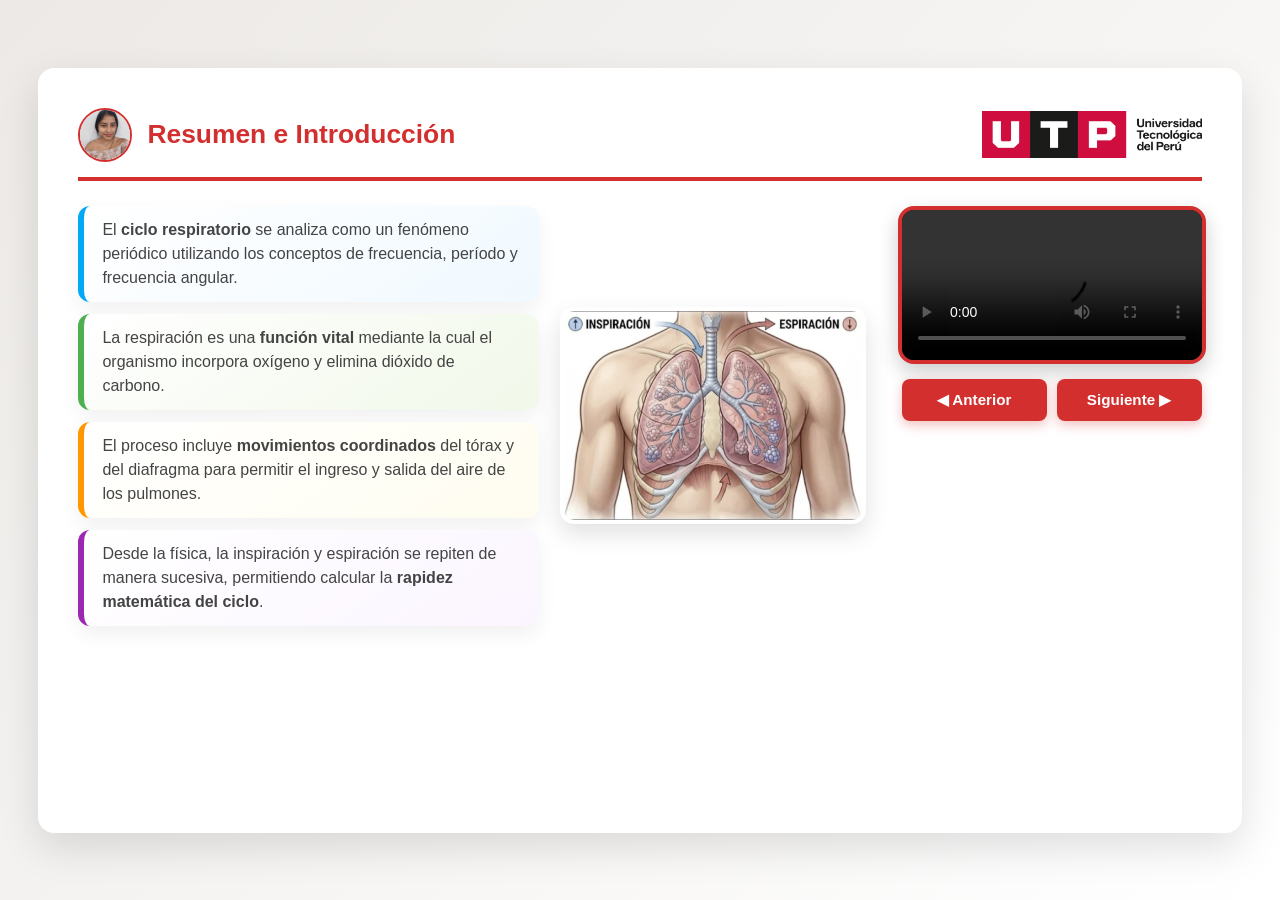
==== 02_alisson.html @ 53f094e0 "Actualizacion video COMPLETO" ====
<!DOCTYPE html>
<html lang="es">
<head>
    <meta charset="UTF-8">
    <meta name="viewport" content="width=device-width, initial-scale=1.0">
    <title>Presentación 2 - Alisson</title>
    <!-- Conexión al archivo principal de estilos y animaciones -->
    <link rel="stylesheet" href="styles.css">
</head>
<body>
    <div class="diapositiva">
        <!-- Encabezado con el Logo de la UTP y el título personalizado con el avatar de Alisson -->
        <div style="display: flex; justify-content: space-between; align-items: center; border-bottom: 4px solid #d32f2f; padding-bottom: 15px; margin-bottom: 25px; flex-wrap: wrap; gap: 15px;">
            <h1 style="margin: 0; border: none; padding: 0; display: flex; align-items: center; gap: 15px; font-size: 1.65em; color: #d32f2f;">
                <img src="img/alisson.jpg" alt="Alisson" class="avatar-titulo">
                Resumen e Introducción
            </h1>
            <!-- Logo de la UTP sin fondo ubicado en la esquina superior derecha -->
            <img src="img/logo-01.png" alt="Logo UTP" style="height: 48px; object-fit: contain;">
        </div>
        
        <!-- Layout Maestro de PC (Contenido izq / Video y botones der) -->
        <div class="layout-pc-maestro">
            
            <!-- Columna Izquierda: Tarjetas de texto y la imagen de los pulmones -->
            <div class="columna-contenido-principal" style="flex-direction: row; gap: 25px; align-items: center;">
                
                <!-- Tarjetas de conceptos -->
                <div style="flex: 1; display: flex; flex-direction: column; gap: 12px;">
                    <div class="tarjeta-texto" style="padding: 12px 18px; font-size: 1em; border-left-color: #03a9f4; background: linear-gradient(145deg, #ffffff, #f0f9ff);">
                        El <strong>ciclo respiratorio</strong> se analiza como un fenómeno periódico utilizando los conceptos de frecuencia, período y frecuencia angular.
                    </div>
                    <div class="tarjeta-texto" style="padding: 12px 18px; font-size: 1em; border-left-color: #4caf50; background: linear-gradient(145deg, #ffffff, #f1f8e9);">
                        La respiración es una <strong>función vital</strong> mediante la cual el organismo incorpora oxígeno y elimina dióxido de carbono.
                    </div>
                    <div class="tarjeta-texto" style="padding: 12px 18px; font-size: 1em; border-left-color: #ff9800; background: linear-gradient(145deg, #ffffff, #fffdf0);">
                        El proceso incluye <strong>movimientos coordinados</strong> del tórax y del diafragma para permitir el ingreso y salida del aire de los pulmones.
                    </div>
                    <div class="tarjeta-texto" style="padding: 12px 18px; font-size: 1em; border-left-color: #9c27b0; background: linear-gradient(145deg, #ffffff, #fbf5ff);">
                        Desde la física, la inspiración y espiración se repiten de manera sucesiva, permitiendo calcular la <strong>rapidez matemática del ciclo</strong>.
                    </div>
                </div>

                <!-- Imagen ilustrativa de los pulmones -->
                <div style="width: 38%; display: flex; align-items: center; justify-content: center;">
                    <img src="img/pulmones.jpg" alt="Ciclo Respiratorio" style="width: 100%; max-height: 330px; border-radius: 14px; box-shadow: 0 10px 25px rgba(0,0,0,0.12); border: 4px solid white; object-fit: contain; background: #fff;">
                </div>

            </div>

            <!-- Columna Derecha: Video Lateral y Botones de Navegación -->
            <div class="columna-video-lateral">
                <video id="videoExpositor" class="video-expositor" autoplay controls>
                    <source src="videos/02_alisson.mp4" type="video/mp4">
                </video>
                <div class="contenedor-botones">
                    <a href="01_hans.html" class="nav-btn">◀ Anterior</a>
                    <a href="03_nickol.html" class="nav-btn">Siguiente ▶</a>
                </div>
            </div>

        </div>
    </div>

    <script>
        document.addEventListener("DOMContentLoaded", function() {
            var video = document.getElementById("videoExpositor");
            
            // Configurar volumen al máximo (100%)
            video.volume = 1.0;

            // Cuando termine el video de Alisson, pasa automáticamente a la siguiente diapositiva
            video.addEventListener("ended", function() {
                window.location.href = "03_nickol.html";
            });
        });
    </script>
</body>
</html>
---- styles.css ----
/* --- ESTILOS GLOBALES Y FONDO ANIMADO --- */
body {
    margin: 0;
    font-family: 'Segoe UI', Tahoma, Geneva, Verdana, sans-serif;
    background: linear-gradient(135deg, #ece9e6 0%, #ffffff 100%);
    display: flex;
    justify-content: center;
    align-items: center;
    min-height: 100vh;
    overflow-y: auto;
}

h1 {
    color: #d32f2f;
    margin-bottom: 10px;
    animation: fadeInDown 1s ease forwards 0.3s;
    opacity: 0;
}

/* --- ESTILOS DEL INDEX (PORTADA) --- */
.portada {
    background: rgba(255, 255, 255, 0.95);
    backdrop-filter: blur(10px);
    width: 85%;
    max-width: 900px;
    padding: 50px;
    border-radius: 16px;
    box-shadow: 0 20px 40px rgba(0,0,0,0.08);
    text-align: center;
    animation: slideUpFade 1s cubic-bezier(0.25, 0.8, 0.25, 1) forwards;
    opacity: 0;
    transform: translateY(30px);
}
.portada h2 {
    color: #666;
    font-weight: 400;
    margin-bottom: 40px;
    animation: fadeInUp 1s ease forwards 0.5s;
    opacity: 0;
}
.menu-grid {
    display: grid;
    grid-template-columns: repeat(2, 1fr);
    gap: 15px;
    margin-bottom: 40px;
    animation: fadeIn 1s ease forwards 0.7s;
    opacity: 0;
}
.btn-diapositiva {
    background-color: #fff;
    border: 2px solid #d32f2f;
    color: #d32f2f;
    padding: 15px;
    text-decoration: none;
    font-weight: bold;
    border-radius: 8px;
    transition: all 0.3s cubic-bezier(0.25, 0.8, 0.25, 1);
}
.btn-diapositiva:hover {
    background-color: #d32f2f;
    color: white;
    transform: translateY(-4px) scale(1.02);
    box-shadow: 0 8px 20px rgba(211, 47, 47, 0.2);
}
.btn-iniciar {
    background-color: #d32f2f;
    color: white;
    padding: 18px 40px;
    text-decoration: none;
    font-size: 1.2em;
    font-weight: bold;
    border-radius: 30px;
    box-shadow: 0 4px 15px rgba(211, 47, 47, 0.4);
    display: inline-block;
    transition: all 0.3s ease;
    animation: fadeIn 1s forwards 1s, pulse 2s infinite 1.5s;
    opacity: 0;
}
.btn-iniciar:hover {
    background-color: #b71c1c;
    transform: scale(1.05);
}

/* --- ESTILOS DE LAS DIAPOSITIVAS (01 al 08) --- */
.diapositiva {
    background: white;
    width: 94%;
    max-width: 1300px;
    min-height: 85vh;
    padding: 40px;
    border-radius: 16px;
    box-shadow: 0 15px 40px rgba(0,0,0,0.12);
    position: relative;
    box-sizing: border-box;
    margin: 20px auto;
}
.diapositiva h1 {
    border-bottom: 4px solid #d32f2f;
    padding-bottom: 15px;
    margin-top: 0;
}
.layout-pc-maestro {
    display: flex;
    gap: 40px;
    align-items: flex-start;
    justify-content: space-between;
    margin-top: 15px;
}
.columna-contenido-principal {
    flex: 1;
    display: flex;
    flex-direction: column;
}
.columna-video-lateral {
    width: 300px;
    display: flex;
    flex-direction: column;
    align-items: center;
    gap: 15px;
    flex-shrink: 0;
}
.contenido {
    font-size: 1.25em;
    line-height: 1.6;
    margin-top: 30px;
    width: 60%;
}
.contenido h2, .contenido p {
    animation: fadeInUp 0.8s ease forwards 0.5s;
    opacity: 0;
    transform: translateY(15px);
}

/* --- LISTAS ESTILO TARJETAS CON ENTRADA EN CASCADA --- */
.contenido ul {
    list-style-type: none;
    padding-left: 0;
    margin-top: 20px;
}
.contenido li {
    background: #f8f9fa;
    margin-bottom: 12px;
    padding: 12px 20px;
    border-left: 5px solid #d32f2f;
    border-radius: 6px;
    font-size: 0.95em;
    color: #444;
    transform: translateX(-30px);
    opacity: 0;
    animation: slideInLeft 0.6s cubic-bezier(0.25, 0.8, 0.25, 1) forwards;
    transition: all 0.3s ease;
}
.contenido li:hover {
    transform: translateX(10px) !important;
    background: #fff;
    box-shadow: 0 5px 15px rgba(0,0,0,0.08);
    border-left: 5px solid #b71c1c;
}

/* Retrasos secuenciales para que las listas aparezcan una por una */
.contenido li:nth-child(1) { animation-delay: 0.7s; }
.contenido li:nth-child(2) { animation-delay: 0.9s; }
.contenido li:nth-child(3) { animation-delay: 1.1s; }
.contenido li:nth-child(4) { animation-delay: 1.3s; }
.contenido li:nth-child(5) { animation-delay: 1.5s; }
.contenido li:nth-child(6) { animation-delay: 1.7s; }
.contenido li:nth-child(7) { animation-delay: 1.9s; }

.contenedor-botones {
    display: flex;
    gap: 10px;
    width: 100%;
    justify-content: center;
}

/* --- VIDEO CON EFECTO DE FLOTACIÓN --- */
.video-expositor {
    width: 100%;
    max-height: 420px;
    border: 4px solid #d32f2f;
    border-radius: 16px;
    box-shadow: 0 8px 20px rgba(0,0,0,0.2);
    background-color: #000;
    object-fit: cover;
}
.video-expositor:hover {
    animation-play-state: paused;
    transform: scale(1.05) translateY(-5px) !important;
    box-shadow: 0 20px 40px rgba(211, 47, 47, 0.3);
}

/* --- BOTONES DE NAVEGACIÓN --- */
.nav-btn {
    background: #d32f2f;
    color: white;
    padding: 12px 20px;
    text-decoration: none;
    border-radius: 8px;
    font-weight: bold;
    font-size: 0.95em;
    text-align: center;
    box-shadow: 0 4px 12px rgba(211,47,47,0.3);
    transition: background 0.2s, transform 0.2s;
    flex: 1;
}
.nav-btn:hover {
    background: #b71c1c;
    transform: translateY(-2px);
}
.nav-btn-prev { left: 45px; }
.nav-btn-next { left: 45px; }
.nav-btn-prev:hover { background: #444; }

/* --- KEYFRAMES (MOTOR DE ANIMACIONES) --- */
@keyframes gradientBG {
    0% { background-position: 0% 50%; }
    50% { background-position: 100% 50%; }
    100% { background-position: 0% 50%; }
}
@keyframes float {
    0% { transform: translateY(0px); }
    50% { transform: translateY(-15px); }
    100% { transform: translateY(0px); }
}
@keyframes slideUpFade { to { opacity: 1; transform: translateY(0); } }
@keyframes slideInRight { to { opacity: 1; transform: translateX(0); } }
@keyframes slideInLeft { to { opacity: 1; transform: translateX(0); } }
@keyframes fadeIn { to { opacity: 1; } }
@keyframes fadeInUp { to { opacity: 1; transform: translateY(0); } }
@keyframes fadeInDown { to { opacity: 1; transform: translateY(0); } }
@keyframes popIn { to { opacity: 1; transform: scale(1); } }
@keyframes pulse {
    0% { transform: scale(1); }
    50% { transform: scale(1.03); }
    100% { transform: scale(1); }
}

/* --- ESTILOS PARA LAS FOTOS DE LOS INTEGRANTES (MODO CÍRCULO) --- */
.lista-integrantes {
    display: grid;
    grid-template-columns: repeat(2, 1fr); /* Divide la lista en 2 columnas */
    gap: 15px;
    margin-top: 15px;
}

.integrante-item {
    background: #f8f9fa;
    border-left: 5px solid #d32f2f;
    border-radius: 50px 10px 10px 50px; /* Redondea el lado izquierdo para la foto */
    display: flex;
    align-items: center;
    padding: 5px 15px 5px 5px;
    color: #444;
    font-size: 0.9em;
    font-weight: 500;
    box-shadow: 0 4px 10px rgba(0,0,0,0.05);
    opacity: 0;
    transform: translateX(-30px);
    animation: slideInLeft 0.6s cubic-bezier(0.25, 0.8, 0.25, 1) forwards;
    transition: all 0.3s ease;
}

.integrante-item:hover {
    transform: translateX(10px) !important;
    background: #fff;
    box-shadow: 0 8px 20px rgba(0,0,0,0.1);
    border-left: 5px solid #b71c1c;
}

.foto-perfil {
    width: 55px;
    height: 55px;
    border-radius: 50%; /* Esto hace que la foto sea un círculo perfecto */
    object-fit: cover; /* Evita que la foto se deforme */
    border: 2px solid #d32f2f;
    margin-right: 15px;
    background-color: #ddd; /* Color de fondo por si la foto tarda en cargar */
}

/* Animación en cascada para cada integrante */
.integrante-item:nth-child(1) { animation-delay: 0.7s; }
.integrante-item:nth-child(2) { animation-delay: 0.9s; }
.integrante-item:nth-child(3) { animation-delay: 1.1s; }
.integrante-item:nth-child(4) { animation-delay: 1.3s; }
.integrante-item:nth-child(5) { animation-delay: 1.5s; }
.integrante-item:nth-child(6) { animation-delay: 1.7s; }

/* --- DISEÑO DE DOS COLUMNAS PARA DIAPOSITIVAS DE CONTENIDO --- */
.layout-diapositiva {
    display: flex;
    justify-content: space-between;
    margin-top: 25px;
    height: calc(100% - 120px);
}

.columna-texto {
    width: 60%;
    display: flex;
    flex-direction: column;
    gap: 15px; /* Espacio entre tarjetas */
}

/* Estilo de tarjeta para cada punto de información */
.tarjeta-texto {
    background: linear-gradient(145deg, #ffffff, #f8f9fa);
    border-left: 6px solid #d32f2f;
    padding: 18px 25px;
    border-radius: 12px;
    box-shadow: 0 8px 20px rgba(0,0,0,0.06);
    font-size: 1.15em;
    color: #444;
    line-height: 1.5;
    opacity: 0;
    transform: translateX(-30px);
    animation: slideInLeft 0.6s cubic-bezier(0.25, 0.8, 0.25, 1) forwards;
    transition: all 0.3s ease;
}

.tarjeta-texto:hover {
    transform: translateX(10px) !important;
    box-shadow: 0 12px 25px rgba(211, 47, 47, 0.15);
    border-left: 6px solid #b71c1c;
}

/* Retrasos para que las tarjetas aparezcan en cascada */
.tarjeta-texto:nth-child(1) { animation-delay: 0.6s; }
.tarjeta-texto:nth-child(2) { animation-delay: 0.8s; }
.tarjeta-texto:nth-child(3) { animation-delay: 1.0s; }
.tarjeta-texto:nth-child(4) { animation-delay: 1.2s; }

.columna-visual {
    width: 35%;
    /* Deja espacio abajo para que no choque con el video flotante */
    padding-bottom: 220px; 
}

.imagen-tematica {
    width: 100%;
    border-radius: 16px;
    box-shadow: 0 15px 35px rgba(0,0,0,0.15);
    border: 4px solid white;
    object-fit: cover;
    opacity: 0;
    transform: translateX(30px);
    animation: fadeInRight 1s cubic-bezier(0.25, 0.8, 0.25, 1) forwards 0.8s;
}

/* Pequeña foto de perfil al lado del título */
.avatar-titulo {
    width: 50px;
    height: 50px;
    border-radius: 50%;
    object-fit: cover;
    border: 2px solid #d32f2f;
}

@keyframes fadeInRight {
    to { opacity: 1; transform: translateX(0); }
}

/* --- ESTILOS RESPONSIVOS PARA CELULARES Y TABLETS --- */
@media (max-width: 900px) {
    body {
        align-items: flex-start;
        padding: 10px;
    }
    .diapositiva {
        width: 100% !important;
        padding: 20px !important;
        min-height: auto;
    }
    .layout-pc-maestro {
        flex-direction: column !important;
        gap: 20px !important;
    }
    .columna-contenido-principal {
        flex-direction: column !important; /* Fuerza a que los cálculos y gráficos se apilen en celulares */
        gap: 15px !important;
        width: 100% !important;
    }
    .columna-contenido-principal > div {
        width: 100% !important; /* Asegura que las tarjetas y tablas ocupen el 100% en móvil */
    }
    .columna-video-lateral {
        width: 100% !important;
        order: 3; /* El video baja al final en celulares */
    }
    .video-expositor {
        max-width: 280px;
        margin: 0 auto;
    }
    .contenedor-botones {
        position: relative !important;
        bottom: auto !important;
        left: auto !important;
        margin-top: 10px;
    }
}
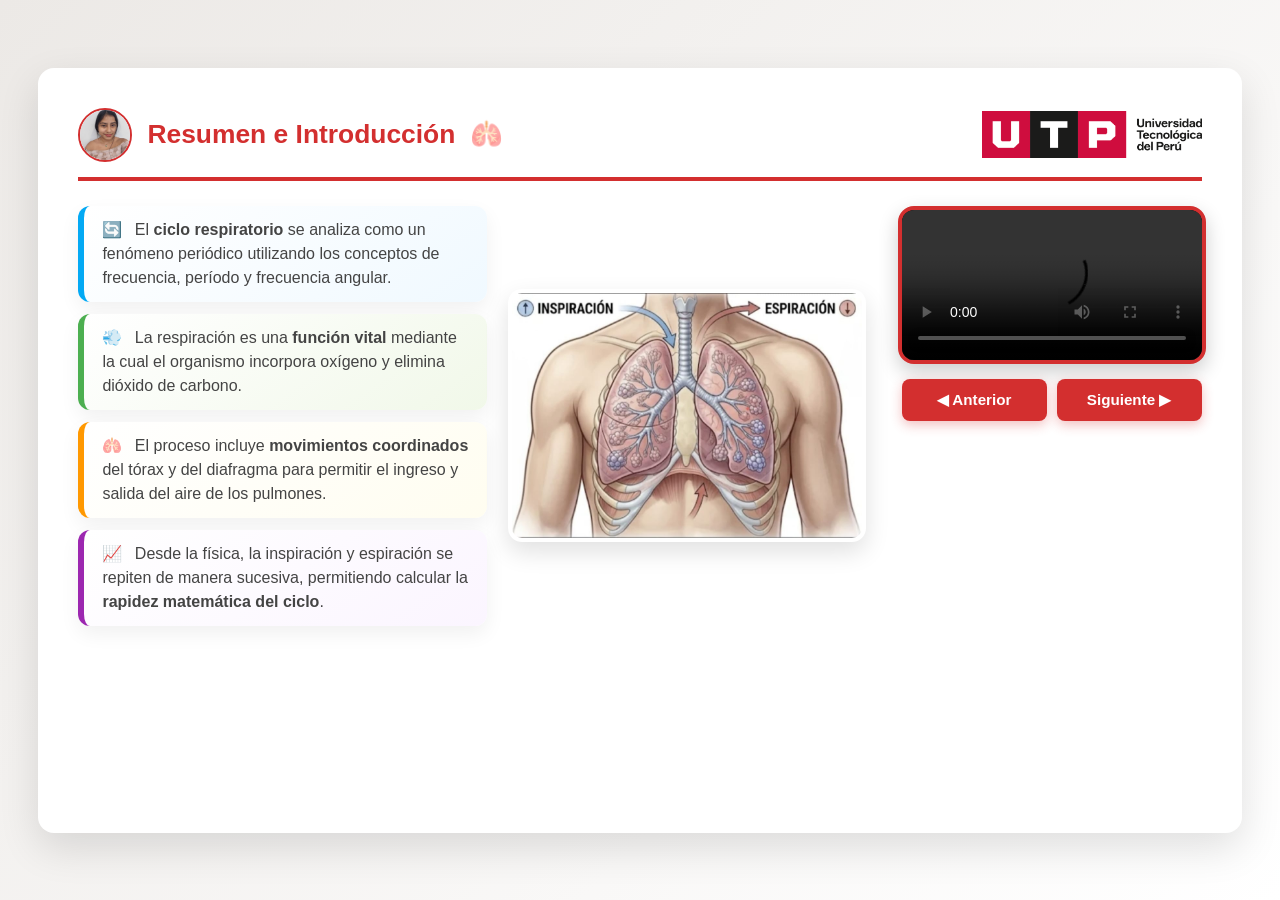
==== commit 0da1e320: "Actualizacion video COMPLETO limpieza" ====
--- a/02_alisson.html
+++ b/02_alisson.html
@@ -6,6 +6,77 @@
     <title>Presentación 2 - Alisson</title>
     <!-- Conexión al archivo principal de estilos y animaciones -->
     <link rel="stylesheet" href="styles.css">
+    <style>
+        /* --- ESTILOS PARA ALINEACIÓN EN PC --- */
+        @media (min-width: 901px) {
+            .pc-row { flex-direction: row !important; }
+        }
+
+        /* --- ANIMACIONES PERSONALIZADAS --- */
+        @keyframes tarjetaEntrada {
+            0% {
+                opacity: 0;
+                transform: translateY(25px);
+            }
+            100% {
+                opacity: 1;
+                transform: translateY(0);
+            }
+        }
+
+        @keyframes imagenZoomIn {
+            0% {
+                opacity: 0;
+                transform: scale(0.95);
+            }
+            100% {
+                opacity: 1;
+                transform: scale(1);
+            }
+        }
+
+        /* Animación para iconos flotantes relacionados al tema */
+        @keyframes flotarIcono {
+            0% {
+                transform: translateY(0px) rotate(0deg);
+                opacity: 0.6;
+            }
+            50% {
+                transform: translateY(-12px) rotate(8deg);
+                opacity: 1;
+            }
+            100% {
+                transform: translateY(0px) rotate(0deg);
+                opacity: 0.6;
+            }
+        }
+
+        /* Aplicar animación en cascada secuencial a las tarjetas */
+        .tarjeta-animada-1 { animation: tarjetaEntrada 0.6s ease forwards 0.2s; opacity: 0; }
+        .tarjeta-animada-2 { animation: tarjetaEntrada 0.6s ease forwards 0.4s; opacity: 0; }
+        .tarjeta-animada-3 { animation: tarjetaEntrada 0.6s ease forwards 0.6s; opacity: 0; }
+        .tarjeta-animada-4 { animation: tarjetaEntrada 0.6s ease forwards 0.8s; opacity: 0; }
+
+        /* Animación para la imagen lateral */
+        .imagen-animada {
+            animation: imagenZoomIn 0.8s cubic-bezier(0.25, 0.8, 0.25, 1) forwards 0.5s;
+            opacity: 0;
+        }
+
+        /* Estilo y movimiento dinámico para los iconos temáticos flotantes */
+        .icono-flotante {
+            display: inline-block;
+            animation: flotarIcono 3s ease-in-out infinite;
+            margin-right: 8px;
+        }
+
+        /* Efecto hover elegante en las tarjetas de texto */
+        .tarjeta-texto:hover {
+            transform: translateX(8px);
+            box-shadow: 0 10px 25px rgba(0,0,0,0.1);
+            transition: all 0.3s ease;
+        }
+    </style>
 </head>
 <body>
     <div class="diapositiva">
@@ -13,7 +84,7 @@
         <div style="display: flex; justify-content: space-between; align-items: center; border-bottom: 4px solid #d32f2f; padding-bottom: 15px; margin-bottom: 25px; flex-wrap: wrap; gap: 15px;">
             <h1 style="margin: 0; border: none; padding: 0; display: flex; align-items: center; gap: 15px; font-size: 1.65em; color: #d32f2f;">
                 <img src="img/alisson.jpg" alt="Alisson" class="avatar-titulo">
-                Resumen e Introducción
+                Resumen e Introducción <span class="icono-flotante">🫁</span>
             </h1>
             <!-- Logo de la UTP sin fondo ubicado en la esquina superior derecha -->
             <img src="img/logo-01.png" alt="Logo UTP" style="height: 48px; object-fit: contain;">
@@ -23,27 +94,27 @@
         <div class="layout-pc-maestro">
             
             <!-- Columna Izquierda: Tarjetas de texto y la imagen de los pulmones -->
-            <div class="columna-contenido-principal" style="flex-direction: row; gap: 25px; align-items: center;">
+            <div class="columna-contenido-principal pc-row" style="display: flex; flex-direction: column; gap: 25px; align-items: center;">
                 
-                <!-- Tarjetas de conceptos -->
-                <div style="flex: 1; display: flex; flex-direction: column; gap: 12px;">
-                    <div class="tarjeta-texto" style="padding: 12px 18px; font-size: 1em; border-left-color: #03a9f4; background: linear-gradient(145deg, #ffffff, #f0f9ff);">
-                        El <strong>ciclo respiratorio</strong> se analiza como un fenómeno periódico utilizando los conceptos de frecuencia, período y frecuencia angular.
+                <!-- Tarjetas de conceptos con animaciones e iconos móviles -->
+                <div style="flex: 1; width: 100%; display: flex; flex-direction: column; gap: 12px;">
+                    <div class="tarjeta-texto tarjeta-animada-1" style="padding: 12px 18px; font-size: 1em; border-left-color: #03a9f4; background: linear-gradient(145deg, #ffffff, #f0f9ff);">
+                        <span class="icono-flotante">🔄</span> El <strong>ciclo respiratorio</strong> se analiza como un fenómeno periódico utilizando los conceptos de frecuencia, período y frecuencia angular.
                     </div>
-                    <div class="tarjeta-texto" style="padding: 12px 18px; font-size: 1em; border-left-color: #4caf50; background: linear-gradient(145deg, #ffffff, #f1f8e9);">
-                        La respiración es una <strong>función vital</strong> mediante la cual el organismo incorpora oxígeno y elimina dióxido de carbono.
+                    <div class="tarjeta-texto tarjeta-animada-2" style="padding: 12px 18px; font-size: 1em; border-left-color: #4caf50; background: linear-gradient(145deg, #ffffff, #f1f8e9);">
+                        <span class="icono-flotante">💨</span> La respiración es una <strong>función vital</strong> mediante la cual el organismo incorpora oxígeno y elimina dióxido de carbono.
                     </div>
-                    <div class="tarjeta-texto" style="padding: 12px 18px; font-size: 1em; border-left-color: #ff9800; background: linear-gradient(145deg, #ffffff, #fffdf0);">
-                        El proceso incluye <strong>movimientos coordinados</strong> del tórax y del diafragma para permitir el ingreso y salida del aire de los pulmones.
+                    <div class="tarjeta-texto tarjeta-animada-3" style="padding: 12px 18px; font-size: 1em; border-left-color: #ff9800; background: linear-gradient(145deg, #ffffff, #fffdf0);">
+                        <span class="icono-flotante">🫁</span> El proceso incluye <strong>movimientos coordinados</strong> del tórax y del diafragma para permitir el ingreso y salida del aire de los pulmones.
                     </div>
-                    <div class="tarjeta-texto" style="padding: 12px 18px; font-size: 1em; border-left-color: #9c27b0; background: linear-gradient(145deg, #ffffff, #fbf5ff);">
-                        Desde la física, la inspiración y espiración se repiten de manera sucesiva, permitiendo calcular la <strong>rapidez matemática del ciclo</strong>.
+                    <div class="tarjeta-texto tarjeta-animada-4" style="padding: 12px 18px; font-size: 1em; border-left-color: #9c27b0; background: linear-gradient(145deg, #ffffff, #fbf5ff);">
+                        <span class="icono-flotante">📈</span> Desde la física, la inspiración y espiración se repiten de manera sucesiva, permitiendo calcular la <strong>rapidez matemática del ciclo</strong>.
                     </div>
                 </div>
 
-                <!-- Imagen ilustrativa de los pulmones -->
-                <div style="width: 38%; display: flex; align-items: center; justify-content: center;">
-                    <img src="img/pulmones.jpg" alt="Ciclo Respiratorio" style="width: 100%; max-height: 330px; border-radius: 14px; box-shadow: 0 10px 25px rgba(0,0,0,0.12); border: 4px solid white; object-fit: contain; background: #fff;">
+                <!-- Imagen ilustrativa de los pulmones con animación -->
+                <div class="imagen-animada" style="width: 100%; max-width: 350px; display: flex; align-items: center; justify-content: center;">
+                    <img src="img/pulmones.jpg" alt="Ciclo Respiratorio" style="width: 100%; max-height: 310px; border-radius: 14px; box-shadow: 0 10px 25px rgba(0,0,0,0.12); border: 4px solid white; object-fit: contain; background: #fff;">
                 </div>
 
             </div>
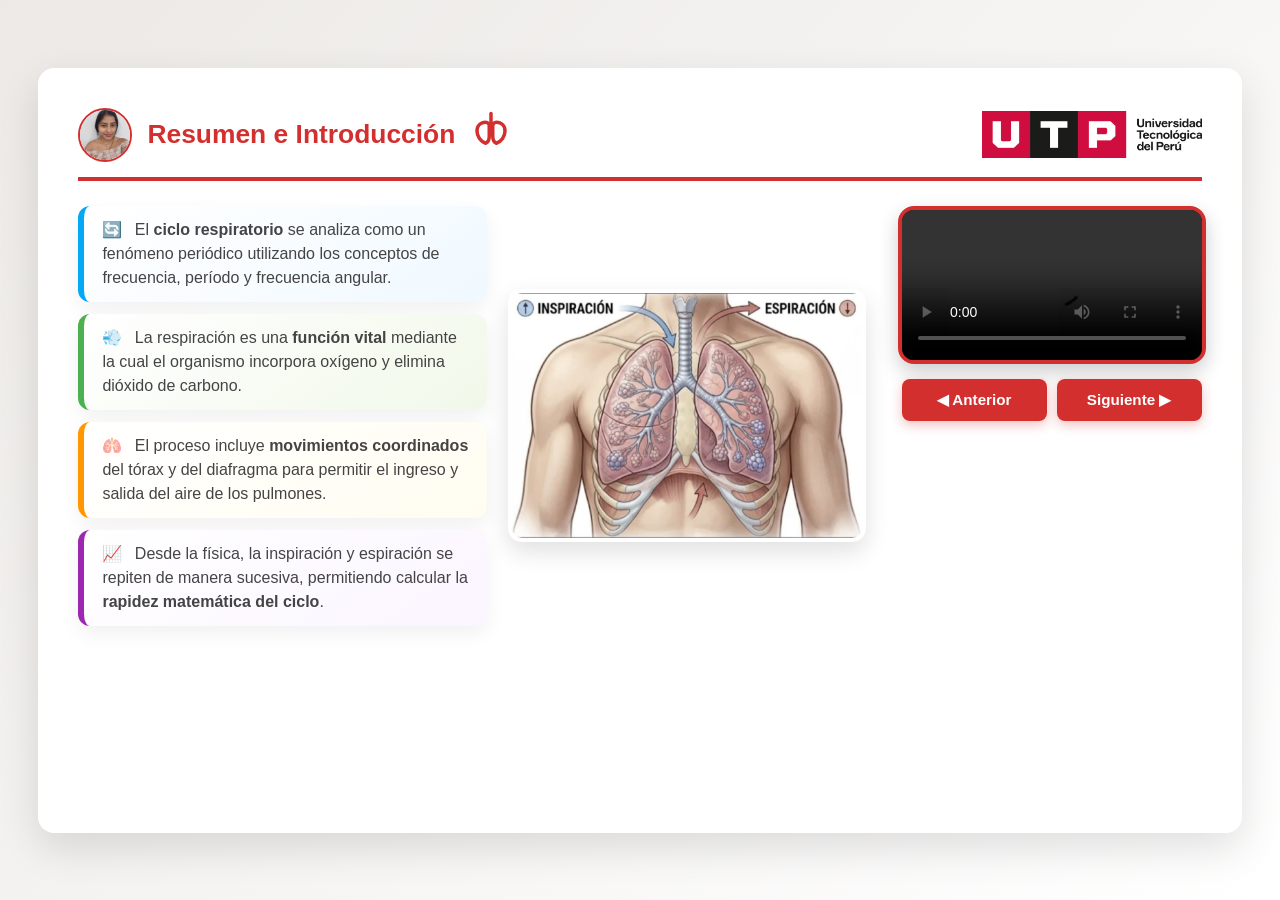
==== commit fc6b9d42: "Actualizacion video COMPLETO limpieza agregado" ====
--- a/02_alisson.html
+++ b/02_alisson.html
@@ -14,41 +14,26 @@
 
         /* --- ANIMACIONES PERSONALIZADAS --- */
         @keyframes tarjetaEntrada {
-            0% {
-                opacity: 0;
-                transform: translateY(25px);
-            }
-            100% {
-                opacity: 1;
-                transform: translateY(0);
-            }
+            0% { opacity: 0; transform: translateY(25px); }
+            100% { opacity: 1; transform: translateY(0); }
         }
 
         @keyframes imagenZoomIn {
-            0% {
-                opacity: 0;
-                transform: scale(0.95);
-            }
-            100% {
-                opacity: 1;
-                transform: scale(1);
-            }
+            0% { opacity: 0; transform: scale(0.95); }
+            100% { opacity: 1; transform: scale(1); }
         }
 
-        /* Animación para iconos flotantes relacionados al tema */
+        /* Animación de respiración rítmica para el pulmón SVG */
+        @keyframes respiracionPulmon {
+            0% { transform: scale(1); filter: drop-shadow(0 0 2px rgba(211, 47, 47, 0.3)); }
+            50% { transform: scale(1.15); filter: drop-shadow(0 0 8px rgba(211, 47, 47, 0.7)); }
+            100% { transform: scale(1); filter: drop-shadow(0 0 2px rgba(211, 47, 47, 0.3)); }
+        }
+
         @keyframes flotarIcono {
-            0% {
-                transform: translateY(0px) rotate(0deg);
-                opacity: 0.6;
-            }
-            50% {
-                transform: translateY(-12px) rotate(8deg);
-                opacity: 1;
-            }
-            100% {
-                transform: translateY(0px) rotate(0deg);
-                opacity: 0.6;
-            }
+            0% { transform: translateY(0px); opacity: 0.7; }
+            50% { transform: translateY(-6px); opacity: 1; }
+            100% { transform: translateY(0px); opacity: 0.7; }
         }
 
         /* Aplicar animación en cascada secuencial a las tarjetas */
@@ -57,20 +42,24 @@
         .tarjeta-animada-3 { animation: tarjetaEntrada 0.6s ease forwards 0.6s; opacity: 0; }
         .tarjeta-animada-4 { animation: tarjetaEntrada 0.6s ease forwards 0.8s; opacity: 0; }
 
-        /* Animación para la imagen lateral */
         .imagen-animada {
             animation: imagenZoomIn 0.8s cubic-bezier(0.25, 0.8, 0.25, 1) forwards 0.5s;
             opacity: 0;
         }
 
-        /* Estilo y movimiento dinámico para los iconos temáticos flotantes */
+        /* Clase aplicada al gráfico SVG del pulmón para que "respire" */
+        .pulmon-vectorial-animado {
+            display: inline-block;
+            animation: respiracionPulmon 3.5s ease-in-out infinite;
+            transform-origin: center;
+        }
+
         .icono-flotante {
             display: inline-block;
             animation: flotarIcono 3s ease-in-out infinite;
             margin-right: 8px;
         }
 
-        /* Efecto hover elegante en las tarjetas de texto */
         .tarjeta-texto:hover {
             transform: translateX(8px);
             box-shadow: 0 10px 25px rgba(0,0,0,0.1);
@@ -80,23 +69,33 @@
 </head>
 <body>
     <div class="diapositiva">
-        <!-- Encabezado con el Logo de la UTP y el título personalizado con el avatar de Alisson -->
+        <!-- Encabezado con el Logo de la UTP y el título con el pulmón animado real -->
         <div style="display: flex; justify-content: space-between; align-items: center; border-bottom: 4px solid #d32f2f; padding-bottom: 15px; margin-bottom: 25px; flex-wrap: wrap; gap: 15px;">
             <h1 style="margin: 0; border: none; padding: 0; display: flex; align-items: center; gap: 15px; font-size: 1.65em; color: #d32f2f;">
                 <img src="img/alisson.jpg" alt="Alisson" class="avatar-titulo">
-                Resumen e Introducción <span class="icono-flotante">🫁</span>
+                Resumen e Introducción 
+                
+                <!-- Pulmón Vectorial Animado con Código (Diseño Propio que simula respiración) -->
+                <span class="pulmon-vectorial-animado" title="Pulmón en ciclo respiratorio">
+                    <svg width="42" height="42" viewBox="0 0 24 24" fill="none" stroke="#d32f2f" stroke-width="2" stroke-linecap="round" stroke-linejoin="round">
+                        <path d="M12 2v6"></path>
+                        <path d="M9 7c-3 0-5 2-5 5 0 3 2 6 5 7 1-.5 2-2 2-4V9c0-1.1-.9-2-2-2z"></path>
+                        <path d="M15 7c3 0 5 2 5 5 0 3-2 6-5 7-1-.5-2-2-2-4V9c0-1.1.9-2 2-2z"></path>
+                    </svg>
+                </span>
             </h1>
-            <!-- Logo de la UTP sin fondo ubicado en la esquina superior derecha -->
+            
+            <!-- Logo de la UTP -->
             <img src="img/logo-01.png" alt="Logo UTP" style="height: 48px; object-fit: contain;">
         </div>
         
-        <!-- Layout Maestro de PC (Contenido izq / Video y botones der) -->
+        <!-- Layout Maestro de PC -->
         <div class="layout-pc-maestro">
             
             <!-- Columna Izquierda: Tarjetas de texto y la imagen de los pulmones -->
             <div class="columna-contenido-principal pc-row" style="display: flex; flex-direction: column; gap: 25px; align-items: center;">
                 
-                <!-- Tarjetas de conceptos con animaciones e iconos móviles -->
+                <!-- Tarjetas de conceptos -->
                 <div style="flex: 1; width: 100%; display: flex; flex-direction: column; gap: 12px;">
                     <div class="tarjeta-texto tarjeta-animada-1" style="padding: 12px 18px; font-size: 1em; border-left-color: #03a9f4; background: linear-gradient(145deg, #ffffff, #f0f9ff);">
                         <span class="icono-flotante">🔄</span> El <strong>ciclo respiratorio</strong> se analiza como un fenómeno periódico utilizando los conceptos de frecuencia, período y frecuencia angular.
@@ -112,7 +111,7 @@
                     </div>
                 </div>
 
-                <!-- Imagen ilustrativa de los pulmones con animación -->
+                <!-- Imagen ilustrativa -->
                 <div class="imagen-animada" style="width: 100%; max-width: 350px; display: flex; align-items: center; justify-content: center;">
                     <img src="img/pulmones.jpg" alt="Ciclo Respiratorio" style="width: 100%; max-height: 310px; border-radius: 14px; box-shadow: 0 10px 25px rgba(0,0,0,0.12); border: 4px solid white; object-fit: contain; background: #fff;">
                 </div>
@@ -136,11 +135,7 @@
     <script>
         document.addEventListener("DOMContentLoaded", function() {
             var video = document.getElementById("videoExpositor");
-            
-            // Configurar volumen al máximo (100%)
             video.volume = 1.0;
-
-            // Cuando termine el video de Alisson, pasa automáticamente a la siguiente diapositiva
             video.addEventListener("ended", function() {
                 window.location.href = "03_nickol.html";
             });
--- a/styles.css
+++ b/styles.css
@@ -395,4 +395,89 @@
         left: auto !important;
         margin-top: 10px;
     }
+}
+
+/* --- ANIMACIONES DE PULSO Y RESPIRACIÓN REALISTA --- */
+
+/* Efecto de respiración pulmonar (expansión y contracción suave) */
+@keyframes respiracionPulmonar {
+    0% { transform: scale(1); filter: drop-shadow(0 0 4px rgba(3, 169, 244, 0.3)); }
+    50% { transform: scale(1.12); filter: drop-shadow(0 0 12px rgba(3, 169, 244, 0.7)); }
+    100% { transform: scale(1); filter: drop-shadow(0 0 4px rgba(3, 169, 244, 0.3)); }
+}
+
+/* Efecto de trote / esfuerzo activo */
+@keyframes troteActivo {
+    0% { transform: translateX(0px) rotate(0deg); }
+    25% { transform: translateX(5px) rotate(-4deg); }
+    50% { transform: translateX(0px) rotate(0deg); }
+    75% { transform: translateX(-5px) rotate(4deg); }
+    100% { transform: translateX(0px) rotate(0deg); }
+}
+
+/* Clases listas para usar en tus HTMLs */
+.animacion-pulmon {
+    display: inline-block;
+    animation: respiracionPulmonar 3s ease-in-out infinite;
+}
+
+.animacion-corredor {
+    display: inline-block;
+    animation: troteActivo 0.6s ease-in-out infinite;
+}
+
+
+
+/* --- DISEÑO GENERATIVO DE PULMÓN ANIMADO --- */
+
+/* Definimos la animación de respiración del círculo */
+@keyframes respiracionAlveolo {
+    0% {
+        r: 30; /* Radio inicial pequeño */
+        fill: #4fc3f7; /* Color cian claro (reposo) */
+        filter: drop-shadow(0 0 5px rgba(79, 195, 247, 0.5));
+    }
+    50% {
+        r: 55; /* Radio máximo (inspiración) */
+        fill: #0277bd; /* Color azul intenso (oxigenación) */
+        filter: drop-shadow(0 0 15px rgba(2, 119, 189, 0.9));
+    }
+    100% {
+        r: 30; /* Radio final pequeño (espiración) */
+        fill: #4fc3f7;
+        filter: drop-shadow(0 0 5px rgba(79, 195, 247, 0.5));
+    }
+}
+
+/* Definimos la animación de las ondas de aire */
+@keyframes ondasAire {
+    0% {
+        stroke-dashoffset: 100;
+        opacity: 0;
+    }
+    50% {
+        stroke-dashoffset: 0;
+        opacity: 1;
+    }
+    100% {
+        stroke-dashoffset: -100;
+        opacity: 0;
+    }
+}
+
+/* Clase CSS para aplicar la animación al elemento gráfico */
+.pulmon-animado {
+    /* Aplicamos la animación, duración 4s, infinita, suave */
+    animation: respiracionAlveolo 4s ease-in-out infinite;
+    transform-origin: center; /* Importante para que escale desde el centro */
+}
+
+.onda-aire-animada {
+    stroke: #d32f2f;
+    stroke-width: 2;
+    fill: none;
+    /* Usamos stroke-dasharray y offset para animar la línea */
+    stroke-dasharray: 50;
+    stroke-dashoffset: 100;
+    animation: ondasAire 4s linear infinite;
 }
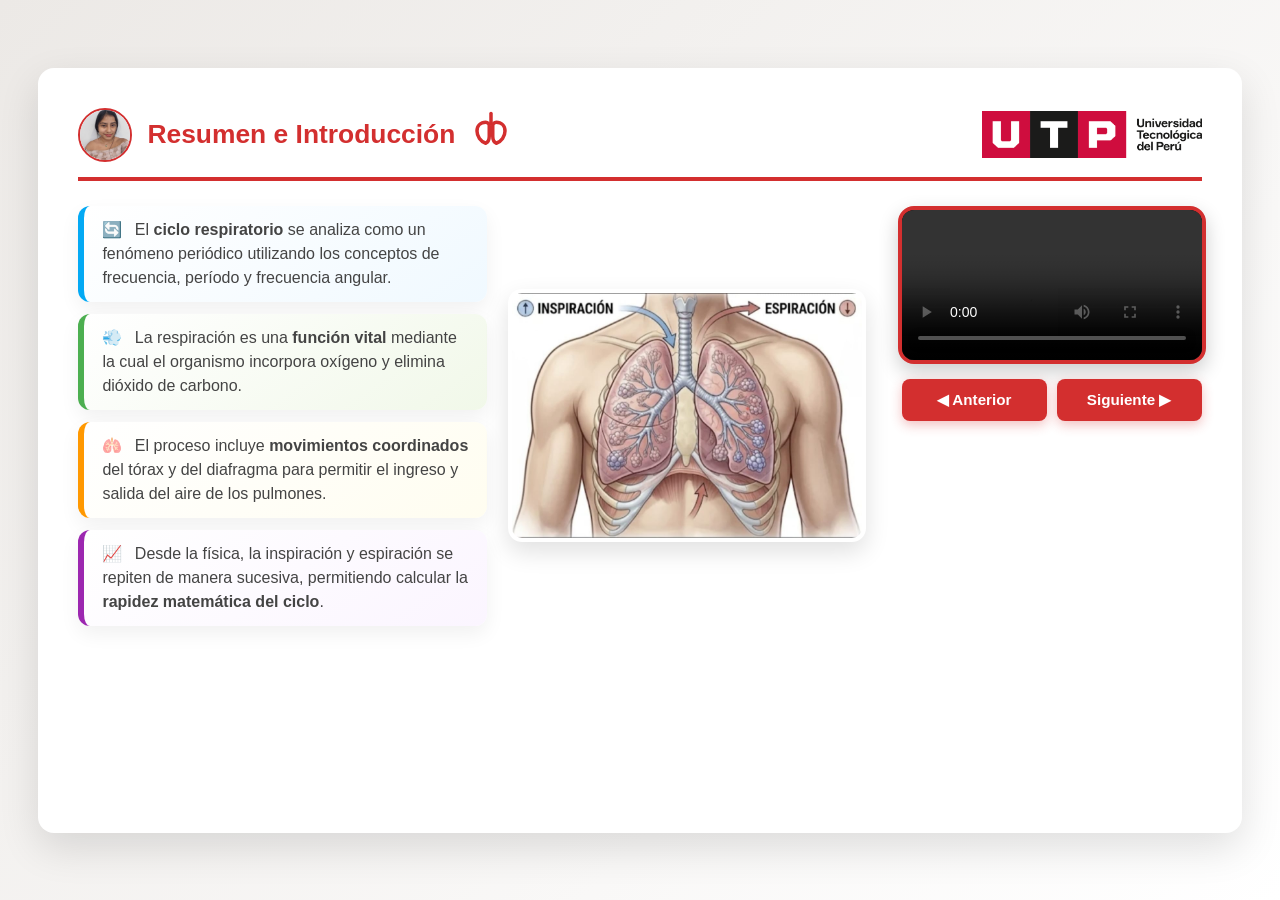
==== commit b5319412: "Actualizacion video COMPLETO limpieza agregado v2" ====
--- a/02_alisson.html
+++ b/02_alisson.html
@@ -135,7 +135,7 @@
     <script>
         document.addEventListener("DOMContentLoaded", function() {
             var video = document.getElementById("videoExpositor");
-            video.volume = 1.0;
+            video.volume = 0.5;
             video.addEventListener("ended", function() {
                 window.location.href = "03_nickol.html";
             });
